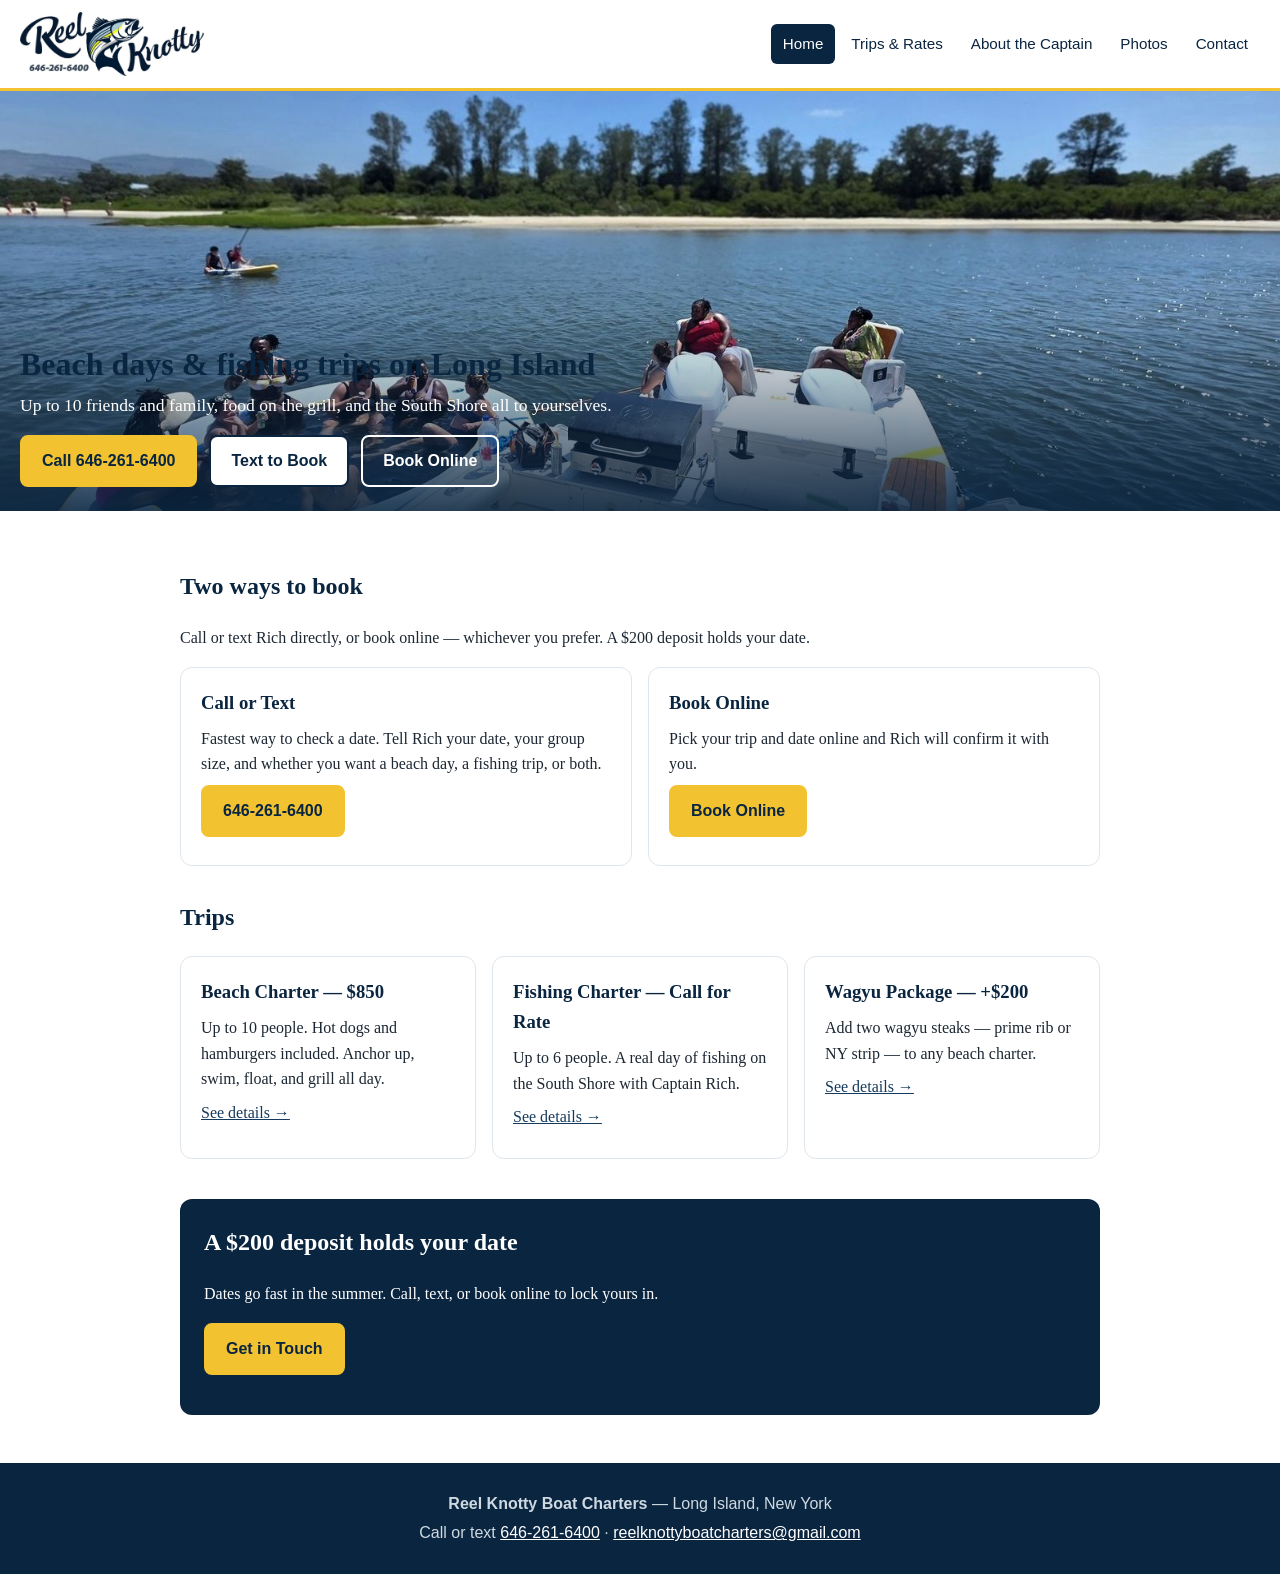
==== index.html @ 6678930a "Reel Knotty website v1 — Home, Trips & Rates, About, Photos, Contact" ====
<!DOCTYPE html>
<html lang="en">
<head>
<meta charset="UTF-8">
<meta name="viewport" content="width=device-width, initial-scale=1.0">
<title>Reel Knotty Boat Charters | Beach Days &amp; Fishing Trips on Long Island</title>
<meta name="description" content="Reel Knotty Boat Charters — beach charters for up to 10 people and fishing charters for 6, on Long Island, New York. Call or text 646-261-6400 or book online.">
<link rel="stylesheet" href="style.css">
</head>
<body>
<header class="site-header">
  <a href="index.html" class="logo"><img src="[data-uri]" alt="Reel Knotty Boat Charters"></a>
  <nav>
    <a href="index.html" class="active">Home</a>
    <a href="trips.html">Trips &amp; Rates</a>
    <a href="about.html">About the Captain</a>
    <a href="photos.html">Photos</a>
    <a href="contact.html">Contact</a>
  </nav>
</header>

<section class="hero">
  <img src="[data-uri]" alt="A Reel Knotty beach charter day on the water" class="hero-img">
  <div class="hero-text">
    <h1>Beach days &amp; fishing trips on Long Island</h1>
    <p>Up to 10 friends and family, food on the grill, and the South Shore all to yourselves.</p>
    <div class="cta-row">
      <a class="btn btn-primary" href="tel:+16462616400">Call 646-261-6400</a>
      <a class="btn" href="sms:+16462616400?&amp;body=Hi%20Rich%2C%20I%27d%20like%20to%20book%20a%20Reel%20Knotty%20charter!">Text to Book</a>
      <a class="btn btn-outline" href="https://muse.ai/s/reel-knotty-public-booking-page-mxu6xptuc3vp2/H7qP1Y-mtdP3zjdHhFpLheFckidEyQrgpgK3Qy2jtyw">Book Online</a>
    </div>
  </div>
</section>

<main>
  <section>
    <h2>Two ways to book</h2>
    <p>Call or text Rich directly, or book online — whichever you prefer. A $200 deposit holds your date.</p>
    <div class="card-grid">
      <div class="card">
        <h3>Call or Text</h3>
        <p>Fastest way to check a date. Tell Rich your date, your group size, and whether you want a beach day, a fishing trip, or both.</p>
        <p><a class="btn btn-primary" href="tel:+16462616400">646-261-6400</a></p>
      </div>
      <div class="card">
        <h3>Book Online</h3>
        <p>Pick your trip and date online and Rich will confirm it with you.</p>
        <p><a class="btn btn-primary" href="https://muse.ai/s/reel-knotty-public-booking-page-mxu6xptuc3vp2/H7qP1Y-mtdP3zjdHhFpLheFckidEyQrgpgK3Qy2jtyw">Book Online</a></p>
      </div>
    </div>
  </section>

  <section>
    <h2>Trips</h2>
    <div class="card-grid">
      <div class="card">
        <h3>Beach Charter — $850</h3>
        <p>Up to 10 people. Hot dogs and hamburgers included. Anchor up, swim, float, and grill all day.</p>
        <p><a href="trips.html">See details →</a></p>
      </div>
      <div class="card">
        <h3>Fishing Charter — Call for Rate</h3>
        <p>Up to 6 people. A real day of fishing on the South Shore with Captain Rich.</p>
        <p><a href="trips.html">See details →</a></p>
      </div>
      <div class="card">
        <h3>Wagyu Package — +$200</h3>
        <p>Add two wagyu steaks — prime rib or NY strip — to any beach charter.</p>
        <p><a href="trips.html">See details →</a></p>
      </div>
    </div>
  </section>

  <section class="strip">
    <h2>A $200 deposit holds your date</h2>
    <p>Dates go fast in the summer. Call, text, or book online to lock yours in.</p>
    <p><a class="btn btn-primary" href="contact.html">Get in Touch</a></p>
  </section>
</main>

<footer>
  <p><strong>Reel Knotty Boat Charters</strong> — Long Island, New York</p>
  <p>Call or text <a href="tel:+16462616400">646-261-6400</a> · <a href="mailto:reelknottyboatcharters@gmail.com">reelknottyboatcharters@gmail.com</a></p>
</footer>
</body>
</html>
---- style.css ----
:root {
  --navy: #0a2540;
  --navy-light: #143a5e;
  --yellow: #f2c230;
  --sand: #f7f3ea;
  --ink: #1c2733;
  --muted: #5a6b7a;
  --line: #dfe6ec;
}

* { box-sizing: border-box; }

body {
  margin: 0;
  font-family: Georgia, "Times New Roman", serif;
  color: var(--ink);
  background: #fff;
  line-height: 1.6;
}

a { color: var(--navy-light); }

.site-header {
  display: flex;
  flex-wrap: wrap;
  align-items: center;
  justify-content: space-between;
  gap: 0.5rem 1rem;
  padding: 0.75rem 1.25rem;
  border-bottom: 3px solid var(--yellow);
  background: #fff;
}

.logo img { display: block; height: 64px; width: auto; }

nav { display: flex; flex-wrap: wrap; gap: 0.25rem; }

nav a {
  padding: 0.5rem 0.75rem;
  border-radius: 6px;
  text-decoration: none;
  font-family: Arial, Helvetica, sans-serif;
  font-size: 0.95rem;
  color: var(--navy);
}

nav a:hover { background: var(--sand); }
nav a.active { background: var(--navy); color: #fff; }

.hero { position: relative; }
.hero-img { display: block; width: 100%; height: 420px; object-fit: cover; }
.hero-text {
  position: absolute;
  inset: auto 0 0 0;
  padding: 2rem 1.25rem 1.5rem;
  background: linear-gradient(transparent, rgba(10, 37, 64, 0.88));
  color: #fff;
}
.hero-text h1 { margin: 0 0 0.5rem; font-size: 2rem; line-height: 1.2; }
.hero-text p { margin: 0 0 1rem; font-size: 1.1rem; }

.cta-row { display: flex; flex-wrap: wrap; gap: 0.75rem; }

.btn {
  display: inline-block;
  padding: 0.7rem 1.25rem;
  border-radius: 8px;
  text-decoration: none;
  font-family: Arial, Helvetica, sans-serif;
  font-weight: bold;
  background: #fff;
  color: var(--navy);
  border: 2px solid var(--navy);
}
.btn-primary { background: var(--yellow); border-color: var(--yellow); color: var(--navy); }
.btn-outline { background: transparent; color: #fff; border-color: #fff; }

main { max-width: 960px; margin: 0 auto; padding: 1.5rem 1.25rem 3rem; }

h1 { color: var(--navy); font-size: 2rem; margin: 0.5rem 0; }
h2 { color: var(--navy); margin-top: 2rem; }
h3 { color: var(--navy); margin: 0 0 0.5rem; }
.lede { font-size: 1.15rem; color: var(--muted); }

.card-grid {
  display: grid;
  grid-template-columns: repeat(auto-fit, minmax(240px, 1fr));
  gap: 1rem;
  margin-top: 1rem;
}
.card {
  border: 1px solid var(--line);
  border-radius: 12px;
  padding: 1.25rem;
  background: #fff;
}
.card p { margin: 0.5rem 0; }

.strip {
  margin-top: 2.5rem;
  padding: 1.5rem;
  border-radius: 12px;
  background: var(--navy);
  color: #fff;
}
.strip h2 { color: #fff; margin-top: 0; }
.strip .btn-outline { border-color: #fff; }

.trip { border-bottom: 1px solid var(--line); padding-bottom: 1.5rem; }
.trip ul { padding-left: 1.25rem; }
.flyer { max-width: 100%; width: 560px; border-radius: 12px; margin-top: 1rem; }

.gallery {
  display: grid;
  grid-template-columns: repeat(auto-fit, minmax(280px, 1fr));
  gap: 1rem;
  margin-top: 1rem;
}
.gallery figure { margin: 0; }
.gallery img {
  display: block;
  width: 100%;
  height: 240px;
  object-fit: cover;
  border-radius: 12px;
}
.gallery figcaption { padding: 0.5rem 0.25rem; color: var(--muted); font-size: 0.95rem; }

footer {
  background: var(--navy);
  color: #cfd9e2;
  text-align: center;
  padding: 1.5rem 1rem;
  font-family: Arial, Helvetica, sans-serif;
}
footer a { color: #fff; }
footer p { margin: 0.25rem 0; }

@media (max-width: 600px) {
  .hero-img { height: 300px; }
  .hero-text h1 { font-size: 1.5rem; }
  .logo img { height: 52px; }
}
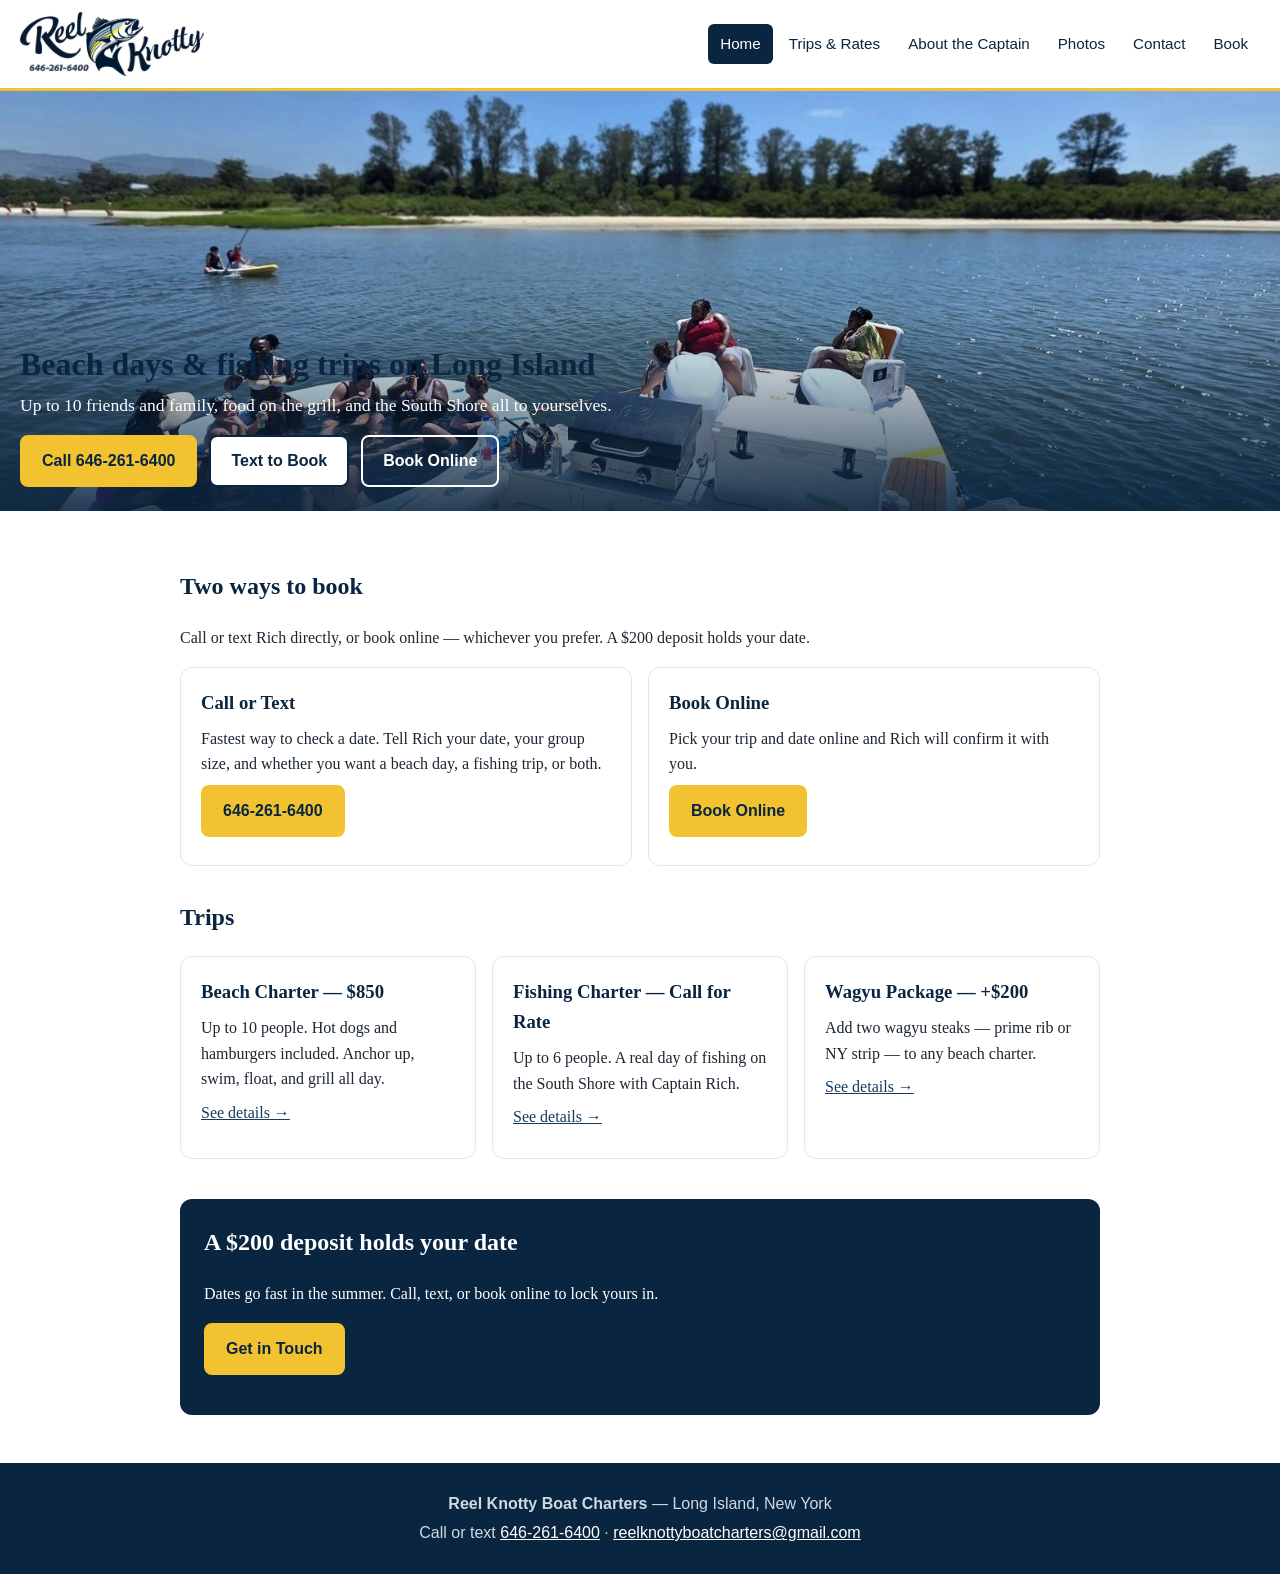
==== commit 8ff770f0: "Point remaining Book Online links to on-site booking page" ====
--- a/index.html
+++ b/index.html
@@ -16,6 +16,7 @@
     <a href="about.html">About the Captain</a>
     <a href="photos.html">Photos</a>
     <a href="contact.html">Contact</a>
+    <a href="booking.html">Book</a>
   </nav>
 </header>
 
@@ -26,8 +27,8 @@
     <p>Up to 10 friends and family, food on the grill, and the South Shore all to yourselves.</p>
     <div class="cta-row">
       <a class="btn btn-primary" href="tel:+16462616400">Call 646-261-6400</a>
-      <a class="btn" href="sms:+16462616400?&amp;body=Hi%20Rich%2C%20I%27d%20like%20to%20book%20a%20Reel%20Knotty%20charter!">Text to Book</a>
-      <a class="btn btn-outline" href="https://muse.ai/s/reel-knotty-public-booking-page-mxu6xptuc3vp2/H7qP1Y-mtdP3zjdHhFpLheFckidEyQrgpgK3Qy2jtyw">Book Online</a>
+      <a class="btn" href="sms:+16462616400?body=Hi%20Rich%2C%20I%27d%20like%20to%20book%20a%20Reel%20Knotty%20charter!">Text to Book</a>
+      <a class="btn btn-outline" href="booking.html">Book Online</a>
     </div>
   </div>
 </section>
@@ -45,7 +46,7 @@
       <div class="card">
         <h3>Book Online</h3>
         <p>Pick your trip and date online and Rich will confirm it with you.</p>
-        <p><a class="btn btn-primary" href="https://muse.ai/s/reel-knotty-public-booking-page-mxu6xptuc3vp2/H7qP1Y-mtdP3zjdHhFpLheFckidEyQrgpgK3Qy2jtyw">Book Online</a></p>
+        <p><a class="btn btn-primary" href="booking.html">Book Online</a></p>
       </div>
     </div>
   </section>
@@ -82,5 +83,6 @@
   <p><strong>Reel Knotty Boat Charters</strong> — Long Island, New York</p>
   <p>Call or text <a href="tel:+16462616400">646-261-6400</a> · <a href="mailto:reelknottyboatcharters@gmail.com">reelknottyboatcharters@gmail.com</a></p>
 </footer>
+<script src="script.js"></script>
 </body>
 </html>
--- a/style.css
+++ b/style.css
@@ -141,3 +141,100 @@
   .hero-text h1 { font-size: 1.5rem; }
   .logo img { height: 52px; }
 }
+
+/* Call/Text fallback card (see script.js) */
+.rk-modal-overlay {
+  position: fixed;
+  inset: 0;
+  background: rgba(10, 37, 64, 0.72);
+  display: flex;
+  align-items: center;
+  justify-content: center;
+  padding: 1rem;
+  z-index: 1000;
+}
+.rk-modal-overlay[hidden] { display: none; }
+.rk-modal {
+  position: relative;
+  background: #fff;
+  color: var(--ink);
+  border-radius: 12px;
+  border-top: 6px solid var(--yellow);
+  max-width: 420px;
+  width: 100%;
+  padding: 1.5rem;
+  box-shadow: 0 12px 40px rgba(0, 0, 0, 0.35);
+  font-family: Arial, Helvetica, sans-serif;
+}
+.rk-modal h2 { margin: 0 0 0.5rem; color: var(--navy); font-family: Georgia, "Times New Roman", serif; }
+.rk-modal-sub { margin: 0 0 0.5rem; }
+.rk-modal-close {
+  position: absolute;
+  top: 0.4rem;
+  right: 0.6rem;
+  background: none;
+  border: none;
+  font-size: 1.75rem;
+  line-height: 1;
+  color: var(--muted);
+  cursor: pointer;
+  padding: 0.25rem 0.5rem;
+}
+.rk-copy-row {
+  display: flex;
+  gap: 0.5rem;
+  align-items: center;
+  justify-content: space-between;
+  border: 1px solid var(--line);
+  border-radius: 8px;
+  padding: 0.6rem 0.75rem;
+  margin: 0.75rem 0;
+}
+.rk-copy-value { font-weight: bold; word-break: break-word; }
+.rk-copy-btn { flex-shrink: 0; padding: 0.45rem 0.8rem; font-size: 0.9rem; }
+.rk-open-link { display: block; text-align: center; margin-top: 1rem; }
+.rk-modal-note { color: var(--muted); font-size: 0.9rem; margin: 1rem 0 0; }
+
+/* Booking page */
+.btn-orange { background: #e85a24; border-color: #e85a24; color: #fff; }
+a.btn.disabled { opacity: 0.55; cursor: not-allowed; }
+.booking-form { display: grid; gap: 1.25rem; max-width: 560px; margin: 1rem 0; }
+.booking-form label { display: block; font-family: Arial, Helvetica, sans-serif; font-weight: bold; color: var(--navy); margin-bottom: 0.35rem; }
+.booking-form input[type="date"],
+.booking-form select { width: 100%; max-width: 320px; padding: 0.6rem 0.75rem; font-size: 1rem; font-family: Arial, Helvetica, sans-serif; border: 2px solid var(--line); border-radius: 8px; background: #fff; color: var(--ink); }
+.wagyu-row { display: flex; gap: 0.6rem; align-items: flex-start; }
+.wagyu-row input[type="checkbox"] { width: 1.25rem; height: 1.25rem; margin-top: 0.2rem; flex-shrink: 0; }
+.wagyu-row label { margin-bottom: 0; }
+.wagyu-sub { font-weight: normal; color: var(--muted); font-size: 0.95rem; }
+.summary { border: 1px solid var(--line); border-radius: 12px; padding: 1.25rem 1.5rem; background: #fff; max-width: 560px; margin: 1.5rem 0; }
+.summary-row { display: flex; justify-content: space-between; gap: 1rem; padding: 0.45rem 0; border-bottom: 1px solid var(--line); font-family: Arial, Helvetica, sans-serif; }
+.summary-row strong { color: var(--navy); text-align: right; }
+.summary-row.total { font-size: 1.35rem; border-bottom: 2px solid var(--navy); padding: 0.6rem 0; }
+.summary .deposit { color: var(--muted); margin: 0.75rem 0 0; font-family: Arial, Helvetica, sans-serif; }
+.booking-cta { margin-top: 1.5rem; }
+.hint { color: var(--muted); font-size: 0.95rem; }
+
+/* Availability calendar (booking.html) */
+.calendar-wrap { max-width: 560px; margin: 2rem 0 0; }
+.calendar-wrap h2 { margin-bottom: 0.25rem; }
+.cal-nav { display: flex; align-items: center; justify-content: space-between; gap: 0.5rem; margin: 1rem 0 0.75rem; }
+.cal-nav h3 { margin: 0; font-size: 1.2rem; }
+.cal-nav .btn { padding: 0.45rem 0.8rem; font-size: 0.9rem; }
+.cal-nav .btn:disabled { opacity: 0.4; cursor: not-allowed; }
+.cal-grid { display: grid; grid-template-columns: repeat(7, 1fr); gap: 4px; }
+.cal-dow { text-align: center; font-family: Arial, Helvetica, sans-serif; font-size: 0.8rem; font-weight: bold; color: var(--muted); padding: 0.25rem 0; }
+.cal-day { position: relative; min-height: 52px; border: 1px solid var(--line); border-radius: 8px; background: #fff; color: var(--navy); font-family: Arial, Helvetica, sans-serif; font-size: 1rem; font-weight: bold; cursor: pointer; padding: 0.3rem 0.1rem; }
+.cal-day.cal-blank { border: none; background: transparent; cursor: default; }
+.cal-day.open:hover { background: var(--yellow); }
+.cal-day.selected { background: var(--navy); color: #fff; border-color: var(--navy); }
+.cal-day.taken { background: #eef1f4; color: #9aa7b2; cursor: not-allowed; }
+.cal-day.taken .cal-num { text-decoration: line-through; }
+.cal-day.closed { background: repeating-linear-gradient(45deg, #f7f3ea, #f7f3ea 6px, #efe9d8 6px, #efe9d8 12px); color: #8a97a3; cursor: not-allowed; }
+.cal-day.past { background: #f7f7f7; color: #c3ccd3; cursor: not-allowed; }
+.cal-tag { display: block; font-size: 0.6rem; font-weight: bold; letter-spacing: 0.02em; text-transform: uppercase; }
+.cal-legend { display: flex; flex-wrap: wrap; gap: 0.5rem 1rem; font-family: Arial, Helvetica, sans-serif; font-size: 0.85rem; color: var(--muted); margin: 0.75rem 0 0; }
+.cal-key { display: inline-flex; align-items: center; gap: 0.35rem; }
+.cal-key::before { content: ""; display: inline-block; width: 14px; height: 14px; border-radius: 4px; border: 1px solid var(--line); }
+.cal-key-open::before { background: #fff; }
+.cal-key-taken::before { background: #eef1f4; }
+.cal-key-closed::before { background: repeating-linear-gradient(45deg, #f7f3ea, #f7f3ea 3px, #efe9d8 3px, #efe9d8 6px); }
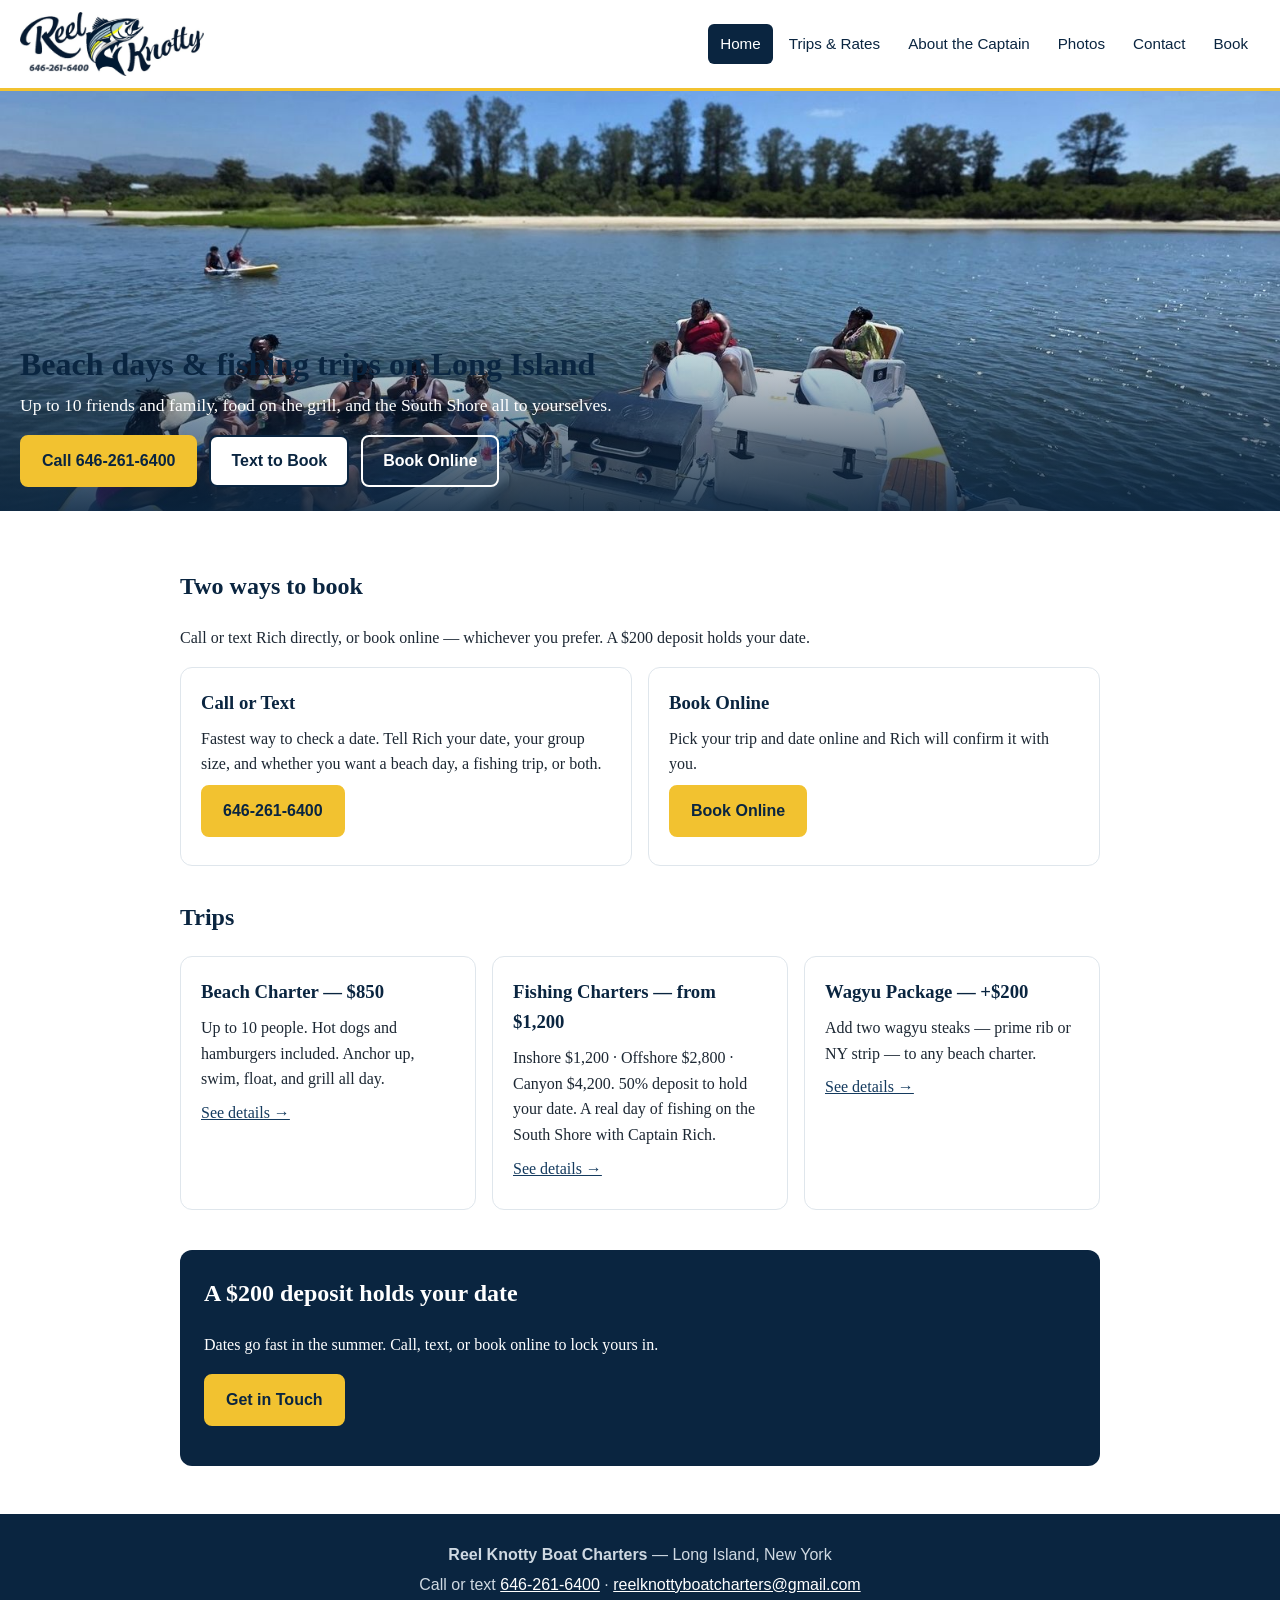
==== commit 0cec27cd: "Add fishing deposit pay buttons and fix homepage fishing card" ====
--- a/index.html
+++ b/index.html
@@ -4,7 +4,7 @@
 <meta charset="UTF-8">
 <meta name="viewport" content="width=device-width, initial-scale=1.0">
 <title>Reel Knotty Boat Charters | Beach Days &amp; Fishing Trips on Long Island</title>
-<meta name="description" content="Reel Knotty Boat Charters — beach charters for up to 10 people and fishing charters for 6, on Long Island, New York. Call or text 646-261-6400 or book online.">
+<meta name="description" content="Reel Knotty Boat Charters — beach charters $850 for up to 10 people, fishing charters inshore $1,200, offshore $2,800, canyon $4,200, on Long Island, New York. Call or text 646-261-6400 or book online.">
 <link rel="stylesheet" href="style.css">
 </head>
 <body>
@@ -60,8 +60,8 @@
         <p><a href="trips.html">See details →</a></p>
       </div>
       <div class="card">
-        <h3>Fishing Charter — Call for Rate</h3>
-        <p>Up to 6 people. A real day of fishing on the South Shore with Captain Rich.</p>
+        <h3>Fishing Charters — from $1,200</h3>
+        <p>Inshore $1,200 · Offshore $2,800 · Canyon $4,200. 50% deposit to hold your date. A real day of fishing on the South Shore with Captain Rich.</p>
         <p><a href="trips.html">See details →</a></p>
       </div>
       <div class="card">
--- a/style.css
+++ b/style.css
@@ -212,6 +212,12 @@
 .summary-row.total { font-size: 1.35rem; border-bottom: 2px solid var(--navy); padding: 0.6rem 0; }
 .summary .deposit { color: var(--muted); margin: 0.75rem 0 0; font-family: Arial, Helvetica, sans-serif; }
 .booking-cta { margin-top: 1.5rem; }
+.payment { max-width: 560px; margin: 2rem 0; }
+.payment .cta-row { margin: 1rem 0; }
+.zelle-qr { text-align: center; margin: 1rem 0; }
+.zelle-qr img { width: 220px; height: 220px; background: #fff; padding: 8px; border: 1px solid var(--line); border-radius: 8px; }
+.zelle-qr p { margin: 0.5rem 0; }
+.zelle-qr .rk-copy-row { text-align: left; }
 .hint { color: var(--muted); font-size: 0.95rem; }
 
 /* Availability calendar (booking.html) */
